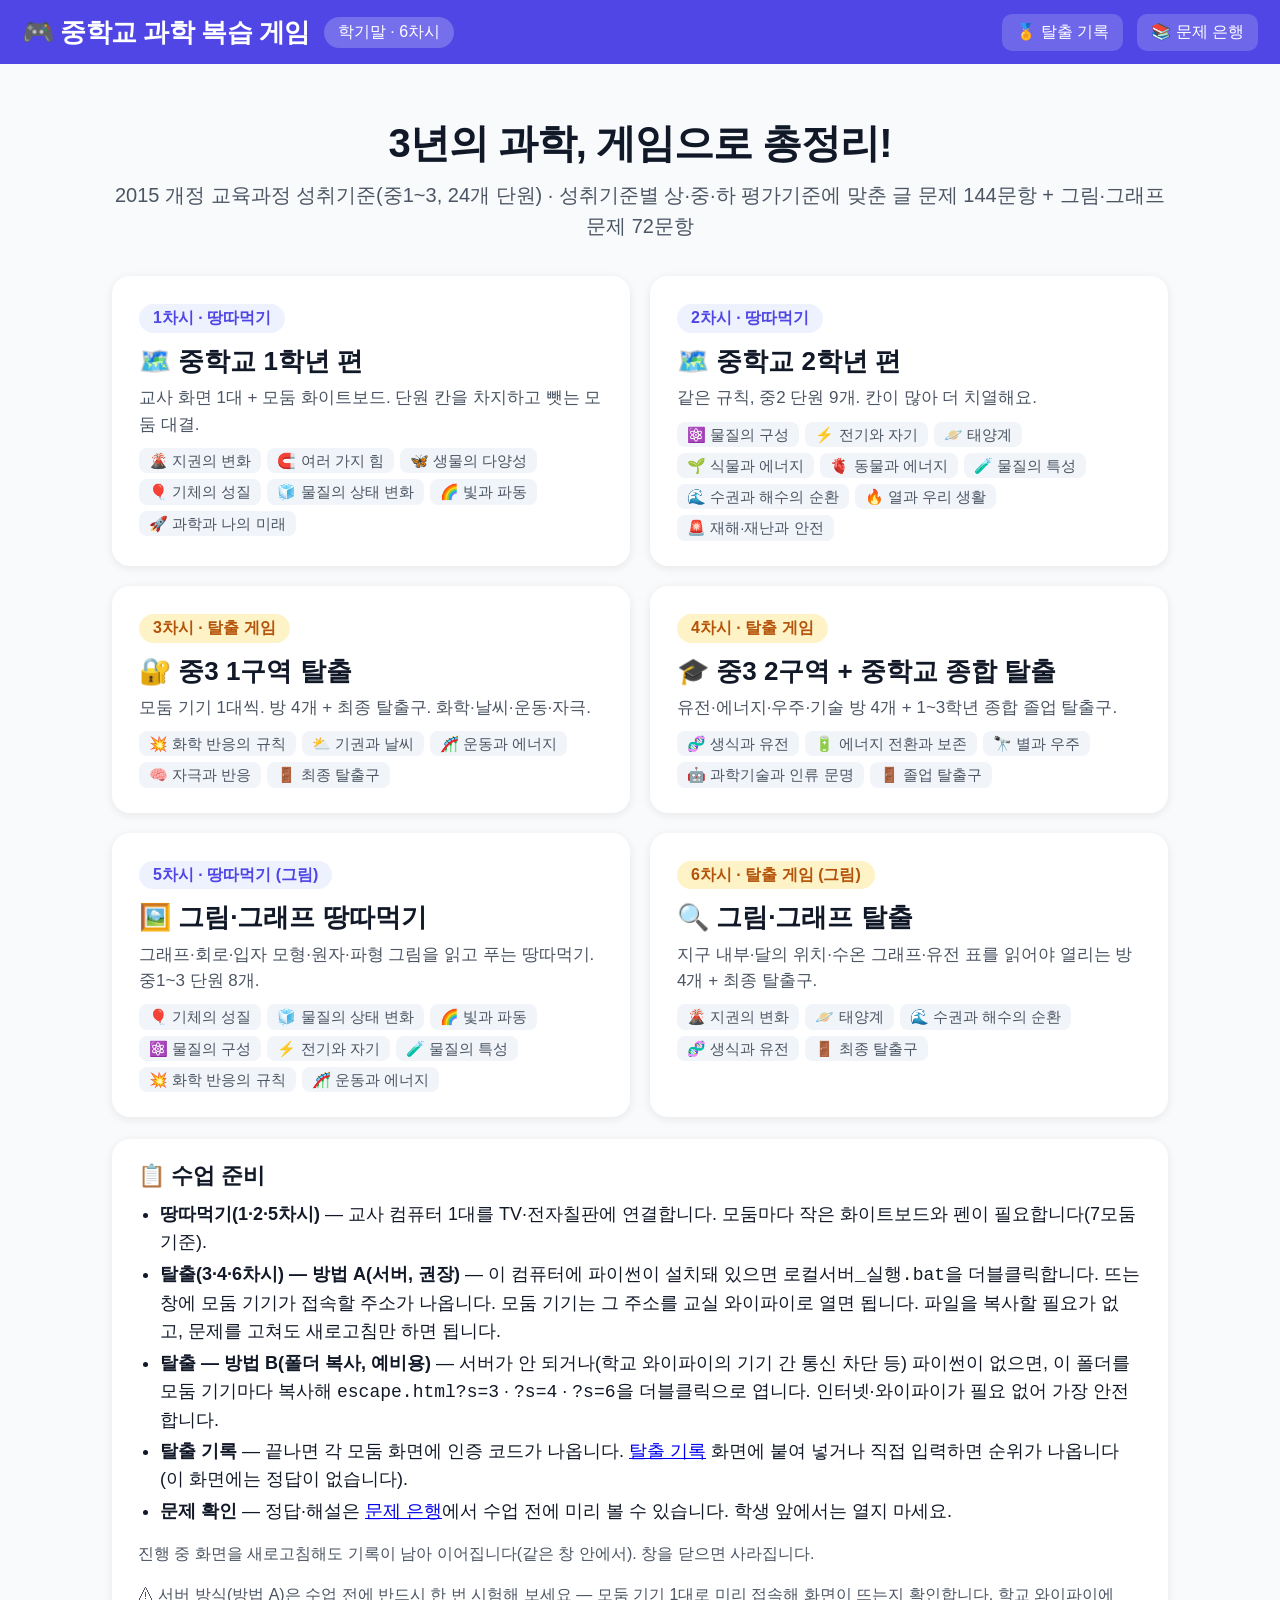
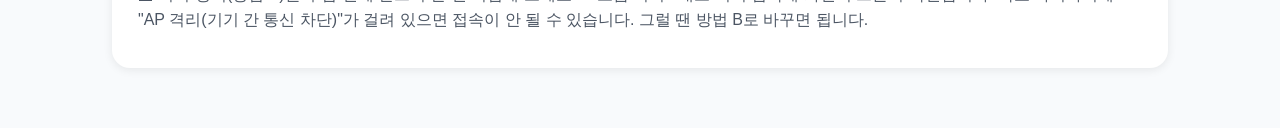
==== index.html @ 4443af61 "복습 게임 6차시 초기 배포 — 땅따먹기 3 + 방탈출 3, 문제 216문항(글 144 + 그림 72) Co-Authored-By: Claude Sonnet 5 <noreply@a" ====
<!DOCTYPE html>
<html lang="ko">
<head>
<meta charset="utf-8">
<meta name="viewport" content="width=device-width, initial-scale=1">
<title>중학교 과학 복습 게임</title>
<link rel="stylesheet" href="css/game.css">
</head>
<body>
<header class="top">
  <h1>🎮 중학교 과학 복습 게임</h1>
  <span class="badge">학기말 · 6차시</span>
  <span class="spacer"></span>
  <a class="home" href="teacher.html">🏅 탈출 기록</a> <a class="home" href="bank.html">📚 문제 은행</a>
</header>
<main class="wrap">
  <div class="hero">
    <h2>3년의 과학, 게임으로 총정리!</h2>
    <p>2015 개정 교육과정 성취기준(중1~3, 24개 단원) · 성취기준별 상·중·하 평가기준에 맞춘 글 문제 144문항 + 그림·그래프 문제 72문항</p>
  </div>

  <div class="cards">
    <a class="card" href="land.html?s=1">
      <span class="tag">1차시 · 땅따먹기</span>
      <h3>🗺️ 중학교 1학년 편</h3>
      <p>교사 화면 1대 + 모둠 화이트보드. 단원 칸을 차지하고 뺏는 모둠 대결.</p>
      <div class="chips" id="c1"></div>
    </a>
    <a class="card" href="land.html?s=2">
      <span class="tag">2차시 · 땅따먹기</span>
      <h3>🗺️ 중학교 2학년 편</h3>
      <p>같은 규칙, 중2 단원 9개. 칸이 많아 더 치열해요.</p>
      <div class="chips" id="c2"></div>
    </a>
    <a class="card" href="escape.html?s=3">
      <span class="tag escape">3차시 · 탈출 게임</span>
      <h3>🔐 중3 1구역 탈출</h3>
      <p>모둠 기기 1대씩. 방 4개 + 최종 탈출구. 화학·날씨·운동·자극.</p>
      <div class="chips" id="c3"></div>
    </a>
    <a class="card" href="escape.html?s=4">
      <span class="tag escape">4차시 · 탈출 게임</span>
      <h3>🎓 중3 2구역 + 중학교 종합 탈출</h3>
      <p>유전·에너지·우주·기술 방 4개 + 1~3학년 종합 졸업 탈출구.</p>
      <div class="chips" id="c4"></div>
    </a>
    <a class="card" href="land.html?s=5">
      <span class="tag">5차시 · 땅따먹기 (그림)</span>
      <h3>🖼️ 그림·그래프 땅따먹기</h3>
      <p>그래프·회로·입자 모형·원자·파형 그림을 읽고 푸는 땅따먹기. 중1~3 단원 8개.</p>
      <div class="chips" id="c5"></div>
    </a>
    <a class="card" href="escape.html?s=6">
      <span class="tag escape">6차시 · 탈출 게임 (그림)</span>
      <h3>🔍 그림·그래프 탈출</h3>
      <p>지구 내부·달의 위치·수온 그래프·유전 표를 읽어야 열리는 방 4개 + 최종 탈출구.</p>
      <div class="chips" id="c6"></div>
    </a>
  </div>

  <div class="panel">
    <h3>📋 수업 준비</h3>
    <ul>
      <li><b>땅따먹기(1·2·5차시)</b> — 교사 컴퓨터 1대를 TV·전자칠판에 연결합니다. 모둠마다 작은 화이트보드와 펜이 필요합니다(7모둠 기준).</li>
      <li><b>탈출(3·4·6차시) — 방법 A(서버, 권장)</b> — 이 컴퓨터에 파이썬이 설치돼 있으면 <code>로컬서버_실행.bat</code>을 더블클릭합니다. 뜨는 창에 모둠 기기가 접속할 주소가 나옵니다. 모둠 기기는 그 주소를 교실 와이파이로 열면 됩니다. 파일을 복사할 필요가 없고, 문제를 고쳐도 새로고침만 하면 됩니다.</li>
      <li><b>탈출 — 방법 B(폴더 복사, 예비용)</b> — 서버가 안 되거나(학교 와이파이의 기기 간 통신 차단 등) 파이썬이 없으면, 이 폴더를 모둠 기기마다 복사해 <code>escape.html?s=3</code> · <code>?s=4</code> · <code>?s=6</code>을 더블클릭으로 엽니다. 인터넷·와이파이가 필요 없어 가장 안전합니다.</li>
      <li><b>탈출 기록</b> — 끝나면 각 모둠 화면에 인증 코드가 나옵니다. <a href="teacher.html">탈출 기록</a> 화면에 붙여 넣거나 직접 입력하면 순위가 나옵니다(이 화면에는 정답이 없습니다).</li>
      <li><b>문제 확인</b> — 정답·해설은 <a href="bank.html">문제 은행</a>에서 수업 전에 미리 볼 수 있습니다. 학생 앞에서는 열지 마세요.</li>
    </ul>
    <p class="note">진행 중 화면을 새로고침해도 기록이 남아 이어집니다(같은 창 안에서). 창을 닫으면 사라집니다.</p>
    <p class="note">⚠ 서버 방식(방법 A)은 수업 전에 반드시 한 번 시험해 보세요 — 모둠 기기 1대로 미리 접속해 화면이 뜨는지 확인합니다. 학교 와이파이에 "AP 격리(기기 간 통신 차단)"가 걸려 있으면 접속이 안 될 수 있습니다. 그럴 땐 방법 B로 바꾸면 됩니다.</p>
  </div>
</main>
<script src="js/questions1.js"></script>
<script src="js/questions2.js"></script>
<script src="js/questions3.js"></script>
<script src="js/questions_fig.js"></script>
<script src="js/common.js"></script>
<script>
  [[1, "c1"], [2, "c2"], [3, "c3"], [4, "c4"], [5, "c5"], [6, "c6"]].forEach(function (p) {
    var c = document.getElementById(p[1]), s = RG.SESSIONS[p[0]];
    var units = s.units || s.rooms.map(function (r) { return r.u; });
    units.forEach(function (u) { c.appendChild(RG.el("span", "chip", RG.UNITS[u].i + " " + RG.UNITS[u].n)); });
    if (s.final) c.appendChild(RG.el("span", "chip", "🚪 " + s.final.name));
  });
</script>
</body>
</html>
---- css/game.css ----
/* =========================================================
   game.css — 복습 게임 공용 스타일
   교실 TV·전자칠판에서 보이도록 글씨와 단추를 크게 잡는다.
   ========================================================= */
:root {
  --ink: #111827; --sub: #4b5563; --faint: #9ca3af; --line: #d1d5db;
  --bg: #f8fafc; --card: #fff; --band: #eef2ff;
  --brand: #4f46e5; --brand-dark: #4338ca;
  --ok: #059669; --ok-bg: #ecfdf5; --no: #dc2626; --no-bg: #fef2f2;
  --warn: #d97706; --warn-bg: #fffbeb;
  --radius: 14px; --shadow: 0 2px 10px rgba(0, 0, 0, .08);
}
* { box-sizing: border-box; }
html { -webkit-text-size-adjust: 100%; }
body {
  margin: 0; background: var(--bg); color: var(--ink);
  font-family: "Malgun Gothic", "맑은 고딕", "Apple SD Gothic Neo", sans-serif;
  font-size: 20px; line-height: 1.55;
}
button { font: inherit; cursor: pointer; }
[hidden] { display: none !important; }

/* ---------- 머리글 ---------- */
.top {
  background: var(--brand); color: #fff; padding: 12px 22px;
  display: flex; align-items: center; gap: 14px; flex-wrap: wrap;
}
.top h1 { margin: 0; font-size: 26px; letter-spacing: -.5px; }
.top .badge { background: rgba(255, 255, 255, .22); border-radius: 999px; padding: 3px 14px; font-size: 16px; white-space: nowrap; }
.top .spacer { flex: 1 1 auto; }
.top a.home { color: #fff; text-decoration: none; background: rgba(255, 255, 255, .18); padding: 6px 14px; border-radius: 10px; font-size: 16px; }
.clock { font-size: 30px; font-weight: 800; font-variant-numeric: tabular-nums; background: rgba(0, 0, 0, .25); padding: 2px 16px; border-radius: 12px; }
.clock.low { background: var(--no); animation: blink 1s infinite; }
@keyframes blink { 50% { opacity: .55; } }

/* ---------- 단추 ---------- */
.btn {
  border: 0; border-radius: 12px; padding: 10px 22px; background: var(--brand); color: #fff;
  font-weight: 700; min-height: 48px; box-shadow: var(--shadow);
}
.btn:hover { background: var(--brand-dark); }
.btn:disabled { background: var(--faint); cursor: not-allowed; box-shadow: none; }
.btn.ghost { background: #fff; color: var(--brand); border: 2px solid var(--brand); }
.btn.ghost:hover { background: var(--band); }
.btn.mini { min-height: 36px; padding: 4px 14px; font-size: 16px; border-radius: 10px; }
.btn.ok { background: var(--ok); } .btn.no { background: var(--no); } .btn.warn { background: var(--warn); }
.top .btn.mini { background: rgba(255, 255, 255, .2); box-shadow: none; }
.top .btn.mini:hover { background: rgba(255, 255, 255, .35); }

/* ---------- 허브(index) ---------- */
.wrap { max-width: 1100px; margin: 0 auto; padding: 26px 22px 60px; }
.hero { text-align: center; padding: 22px 0 8px; }
.hero h2 { font-size: 40px; margin: 0 0 6px; letter-spacing: -1px; }
.hero p { margin: 0; color: var(--sub); }
.cards { display: grid; grid-template-columns: repeat(auto-fit, minmax(460px, 1fr)); gap: 20px; margin-top: 26px; }
.card {
  background: var(--card); border-radius: 18px; box-shadow: var(--shadow); padding: 22px 24px;
  border: 3px solid transparent; text-decoration: none; color: inherit; display: block;
}
.card:hover { border-color: var(--brand); }
.card .tag { display: inline-block; background: var(--band); color: var(--brand); font-weight: 800; border-radius: 999px; padding: 2px 14px; font-size: 16px; }
.card .tag.escape { background: #fef3c7; color: #b45309; }
.card h3 { margin: 8px 0 4px; font-size: 26px; }
.card p { margin: 0; color: var(--sub); font-size: 17px; }
.card .chips { margin-top: 10px; display: flex; flex-wrap: wrap; gap: 6px; }
.chip { background: #f1f5f9; border-radius: 8px; padding: 1px 10px; font-size: 15px; color: var(--sub); }
.panel { background: var(--card); border-radius: 18px; box-shadow: var(--shadow); padding: 20px 26px; margin-top: 22px; }
.panel h3 { margin: 0 0 8px; font-size: 22px; }
.panel ul { margin: 6px 0 0; padding-left: 22px; }
.panel li { margin: 4px 0; font-size: 18px; }
.note { color: var(--sub); font-size: 16px; }

/* ---------- 땅따먹기 ---------- */
.land { display: grid; grid-template-columns: 1fr 340px; gap: 16px; padding: 14px 18px 30px; align-items: start; }
.board { background: var(--card); border-radius: 16px; box-shadow: var(--shadow); padding: 12px; }
.brow { display: grid; grid-template-columns: 250px repeat(3, 1fr); gap: 8px; margin-bottom: 8px; align-items: stretch; }
.brow.head { font-weight: 800; color: var(--sub); text-align: center; margin-bottom: 4px; font-size: 17px; }
.ulabel { background: var(--band); border-radius: 12px; padding: 4px 12px; display: flex; align-items: center; gap: 8px; font-weight: 800; }
.ulabel small { display: block; font-weight: 600; font-size: 13px; color: var(--brand); }
.ulabel .ic { font-size: 28px; }
.ulabel.won { outline: 4px solid gold; }
.tile {
  border: 3px solid var(--line); border-radius: 12px; background: #fff; min-height: 66px; position: relative;
  font-weight: 800; font-size: 19px; color: var(--sub); display: flex; align-items: center; justify-content: center; gap: 8px;
  transition: transform .12s;
}
.tile:hover:not(:disabled) { transform: scale(1.03); border-color: var(--brand); }
.tile:disabled { cursor: default; }
.tile.owned { border-color: rgba(0, 0, 0, .25); color: inherit; }
.tile .star { position: absolute; top: -8px; right: -6px; background: gold; color: #78350f; border-radius: 999px; font-size: 13px; padding: 0 7px; border: 2px solid #fff; }
.tile .who { font-size: 22px; }
.tile.flash { animation: pop .5s; }
@keyframes pop { 30% { transform: scale(1.14); } }
.side { display: flex; flex-direction: column; gap: 12px; position: sticky; top: 10px; }
.sb { background: var(--card); border-radius: 16px; box-shadow: var(--shadow); padding: 10px; }
.sb h3 { margin: 2px 6px 8px; font-size: 20px; }
.gr { display: grid; grid-template-columns: 14px 1fr auto; gap: 8px; align-items: center; padding: 6px 8px; border-radius: 10px; border: 3px solid transparent; }
.gr.turn { border-color: var(--ink); background: #f8fafc; }
.gr .dot { width: 14px; height: 30px; border-radius: 6px; }
.gr .nm { font-weight: 800; cursor: pointer; }
.gr .nm small { font-weight: 600; color: var(--sub); font-size: 13px; display: block; line-height: 1.1; }
.gr .sc { font-size: 26px; font-weight: 800; font-variant-numeric: tabular-nums; }
.turnbox { text-align: center; font-size: 22px; font-weight: 800; padding: 10px; border-radius: 14px; color: #fff; }
.rules { font-size: 15px; color: var(--sub); }
.rules b { color: var(--ink); }

/* ---------- 문제 창 ---------- */
.dim { position: fixed; inset: 0; background: rgba(15, 23, 42, .72); display: flex; padding: 16px; z-index: 20; overflow: auto; }
.dlg { margin: auto; background: #fff; border-radius: 22px; width: min(1100px, 100%); padding: 22px 28px 24px; box-shadow: 0 10px 40px rgba(0, 0, 0, .4); }
.dlg.small { width: min(640px, 100%); }
.dlg .qh { display: flex; align-items: center; gap: 12px; flex-wrap: wrap; }
.pill { border-radius: 999px; padding: 3px 16px; font-weight: 800; color: #fff; background: var(--brand); font-size: 17px; }
.pill.lvl1 { background: #16a34a; } .pill.lvl2 { background: #d97706; } .pill.lvl3 { background: #dc2626; }
.qtext { font-size: 32px; font-weight: 700; line-height: 1.45; margin: 12px 0 16px; letter-spacing: -.3px; }
.choices { display: grid; grid-template-columns: 1fr 1fr; gap: 12px; }
.ch { display: flex; gap: 12px; align-items: center; background: #f1f5f9; border: 3px solid #e2e8f0; border-radius: 14px; padding: 12px 16px; font-size: 26px; text-align: left; color: var(--ink); }
.ch .ltr { width: 44px; height: 44px; flex: none; border-radius: 50%; background: var(--brand); color: #fff; display: grid; place-items: center; font-weight: 800; }
.ch.right { background: var(--ok-bg); border-color: var(--ok); }
.ch.right .ltr { background: var(--ok); }
.ch.wrongpick { background: var(--no-bg); border-color: var(--no); }
.ch.gone { opacity: .25; text-decoration: line-through; }
.exp { margin-top: 14px; background: var(--warn-bg); border-left: 6px solid var(--warn); padding: 10px 16px; border-radius: 10px; font-size: 21px; }
.who-row { display: flex; flex-wrap: wrap; gap: 8px; margin: 10px 0 4px; }
.who-btn { border: 3px solid var(--line); background: #fff; border-radius: 12px; padding: 6px 16px; font-weight: 800; font-size: 20px; min-width: 88px; }
.who-btn.on { color: #fff; border-color: rgba(0, 0, 0, .3); }
.actions { display: flex; gap: 10px; flex-wrap: wrap; margin-top: 14px; align-items: center; }
.qtimer { margin-left: auto; font-size: 28px; font-weight: 800; font-variant-numeric: tabular-nums; color: var(--sub); }
.qtimer.low { color: var(--no); }

/* ---------- 결과 ---------- */
.rank { display: grid; grid-template-columns: 56px 1fr auto auto; gap: 10px; align-items: center; padding: 8px 12px; border-radius: 12px; background: #f8fafc; margin-bottom: 6px; font-size: 22px; }
.rank .n { font-size: 30px; font-weight: 800; text-align: center; }
.bar { height: 22px; background: #e5e7eb; border-radius: 999px; overflow: hidden; }
.bar > i { display: block; height: 100%; background: var(--ok); }
.bar.weak > i { background: var(--no); }
.wk { display: grid; grid-template-columns: 210px 1fr 62px; gap: 10px; align-items: center; margin: 4px 0; font-size: 18px; }

/* ---------- 탈출 ---------- */
.stage { max-width: 960px; margin: 0 auto; padding: 16px 18px 60px; }
.hero-e { background: linear-gradient(135deg, #1e1b4b, #4338ca); color: #fff; border-radius: 22px; padding: 26px 30px; }
.hero-e h2 { margin: 0 0 8px; font-size: 34px; }
.hero-e p { margin: 6px 0; font-size: 20px; color: #e0e7ff; }
.gpick { display: grid; grid-template-columns: repeat(7, 1fr); gap: 10px; margin: 16px 0; }
.gpick button { border: 3px solid var(--line); background: #fff; border-radius: 14px; font-size: 28px; font-weight: 800; padding: 10px 0; }
.gpick button.on { background: var(--brand); color: #fff; border-color: var(--brand-dark); }
.roomhead { display: flex; align-items: center; gap: 12px; flex-wrap: wrap; margin: 8px 0 4px; }
.roomhead h2 { margin: 0; font-size: 28px; }
.dots { display: flex; gap: 6px; }
.dots i { width: 22px; height: 22px; border-radius: 50%; background: #d1d5db; display: block; }
.dots i.done { background: var(--ok); } .dots i.now { background: var(--brand); outline: 3px solid #c7d2fe; }
.story { background: #f5f3ff; border-left: 6px solid #7c3aed; border-radius: 10px; padding: 10px 16px; margin: 8px 0 14px; font-size: 19px; }
.qcard { background: #fff; border-radius: 16px; box-shadow: var(--shadow); padding: 16px 20px; margin-bottom: 14px; }
.qcard .qtext { font-size: 24px; margin: 6px 0 12px; }
.qcard .choices { grid-template-columns: 1fr; gap: 8px; }
.qcard .ch { font-size: 21px; padding: 8px 14px; }
.qcard .ch .ltr { width: 36px; height: 36px; font-size: 18px; }
.qcard .ch.sel { background: #e0e7ff; border-color: var(--brand); }
.qcard .ch.sel .ltr { background: var(--brand-dark); }
.qtop { display: flex; align-items: center; gap: 10px; }
.qtop .btn { margin-left: auto; }
.lockmsg { margin: 8px 0; font-weight: 800; }
.lockmsg.bad { color: var(--no); }
.center { text-align: center; }
.record { background: #fff; border: 4px solid var(--brand); border-radius: 22px; padding: 22px 28px; text-align: center; box-shadow: var(--shadow); }
.record .big { font-size: 44px; font-weight: 800; }
.record table { margin: 12px auto; border-collapse: collapse; font-size: 22px; }
.record td { padding: 4px 18px; border-bottom: 1px solid var(--line); }
.record td:first-child { color: var(--sub); text-align: left; }
.record td:last-child { font-weight: 800; text-align: right; }
.code { font-family: Consolas, "Courier New", monospace; font-size: 34px; letter-spacing: 3px; background: #f1f5f9; border-radius: 12px; padding: 8px 14px; display: inline-block; user-select: all; }

/* ---------- 교사용 ---------- */
.tabs { display: flex; gap: 8px; margin: 12px 0; }
.tabs button { border: 0; background: #e2e8f0; padding: 10px 22px; border-radius: 12px 12px 0 0; font-weight: 800; }
.tabs button.on { background: var(--brand); color: #fff; }
textarea.codes { width: 100%; min-height: 150px; font-family: Consolas, monospace; font-size: 20px; padding: 10px; border-radius: 12px; border: 2px solid var(--line); }
table.t { width: 100%; border-collapse: collapse; background: #fff; border-radius: 12px; overflow: hidden; box-shadow: var(--shadow); margin-top: 12px; }
table.t th, table.t td { padding: 8px 12px; border-bottom: 1px solid var(--line); text-align: center; }
table.t th { background: var(--band); }
table.t tr.bad td { background: var(--no-bg); color: var(--no); }
.qb { background: #fff; border-radius: 14px; box-shadow: var(--shadow); padding: 12px 18px; margin: 10px 0; }
.qb h4 { margin: 0 0 4px; font-size: 18px; }
.qb ol { margin: 4px 0; padding-left: 6px; list-style: none; }
.qb .ans { color: var(--ok); font-weight: 800; }
select { font: inherit; padding: 6px 10px; border-radius: 10px; }

@media (max-width: 980px) {
  .land { grid-template-columns: 1fr; }
  .side { position: static; }
  .brow { grid-template-columns: 150px repeat(3, 1fr); }
  .choices { grid-template-columns: 1fr; }
  .cards { grid-template-columns: 1fr; }
}
@media print {
  .top, .tabs, .noprint { display: none !important; }
  .qb { box-shadow: none; border: 1px solid #999; break-inside: avoid; }
}

/* ---------- 그림 문제 ---------- */
.fig { display: block; width: 100%; max-width: 540px; max-height: 330px; height: auto; margin: 6px auto 12px; font-family: "Malgun Gothic", "맑은 고딕", sans-serif; }
.qcard .fig { max-height: 300px; }
.punn { max-width: 340px; }
table.punnett { border-collapse: collapse; margin: 6px auto 12px; font-size: 26px; }
table.punnett th, table.punnett td { border: 2px solid #334155; width: 84px; height: 56px; text-align: center; }
table.punnett th { background: #eef2ff; color: #4338ca; }
table.punnett td { background: #fff; font-weight: 800; }
.pill.figpill { background: #7c3aed; }

/* 그림이 있는 문제 : 넓은 화면에서는 그림(왼쪽) + 보기(오른쪽) */
@media (min-width: 900px) {
  .dlg.hasfig .qbody { display: grid; grid-template-columns: 1.1fr 1fr; gap: 20px; align-items: center; }
  .dlg.hasfig .qbody .fig { margin: 0; max-height: 380px; max-width: none; }
  .dlg.hasfig .choices { grid-template-columns: 1fr; gap: 10px; }
  .dlg.hasfig .ch { font-size: 24px; padding: 10px 14px; }
  .dlg.hasfig .qtext { font-size: 30px; margin: 8px 0 12px; }
  .dlg.hasfig .punn { justify-self: center; }
}
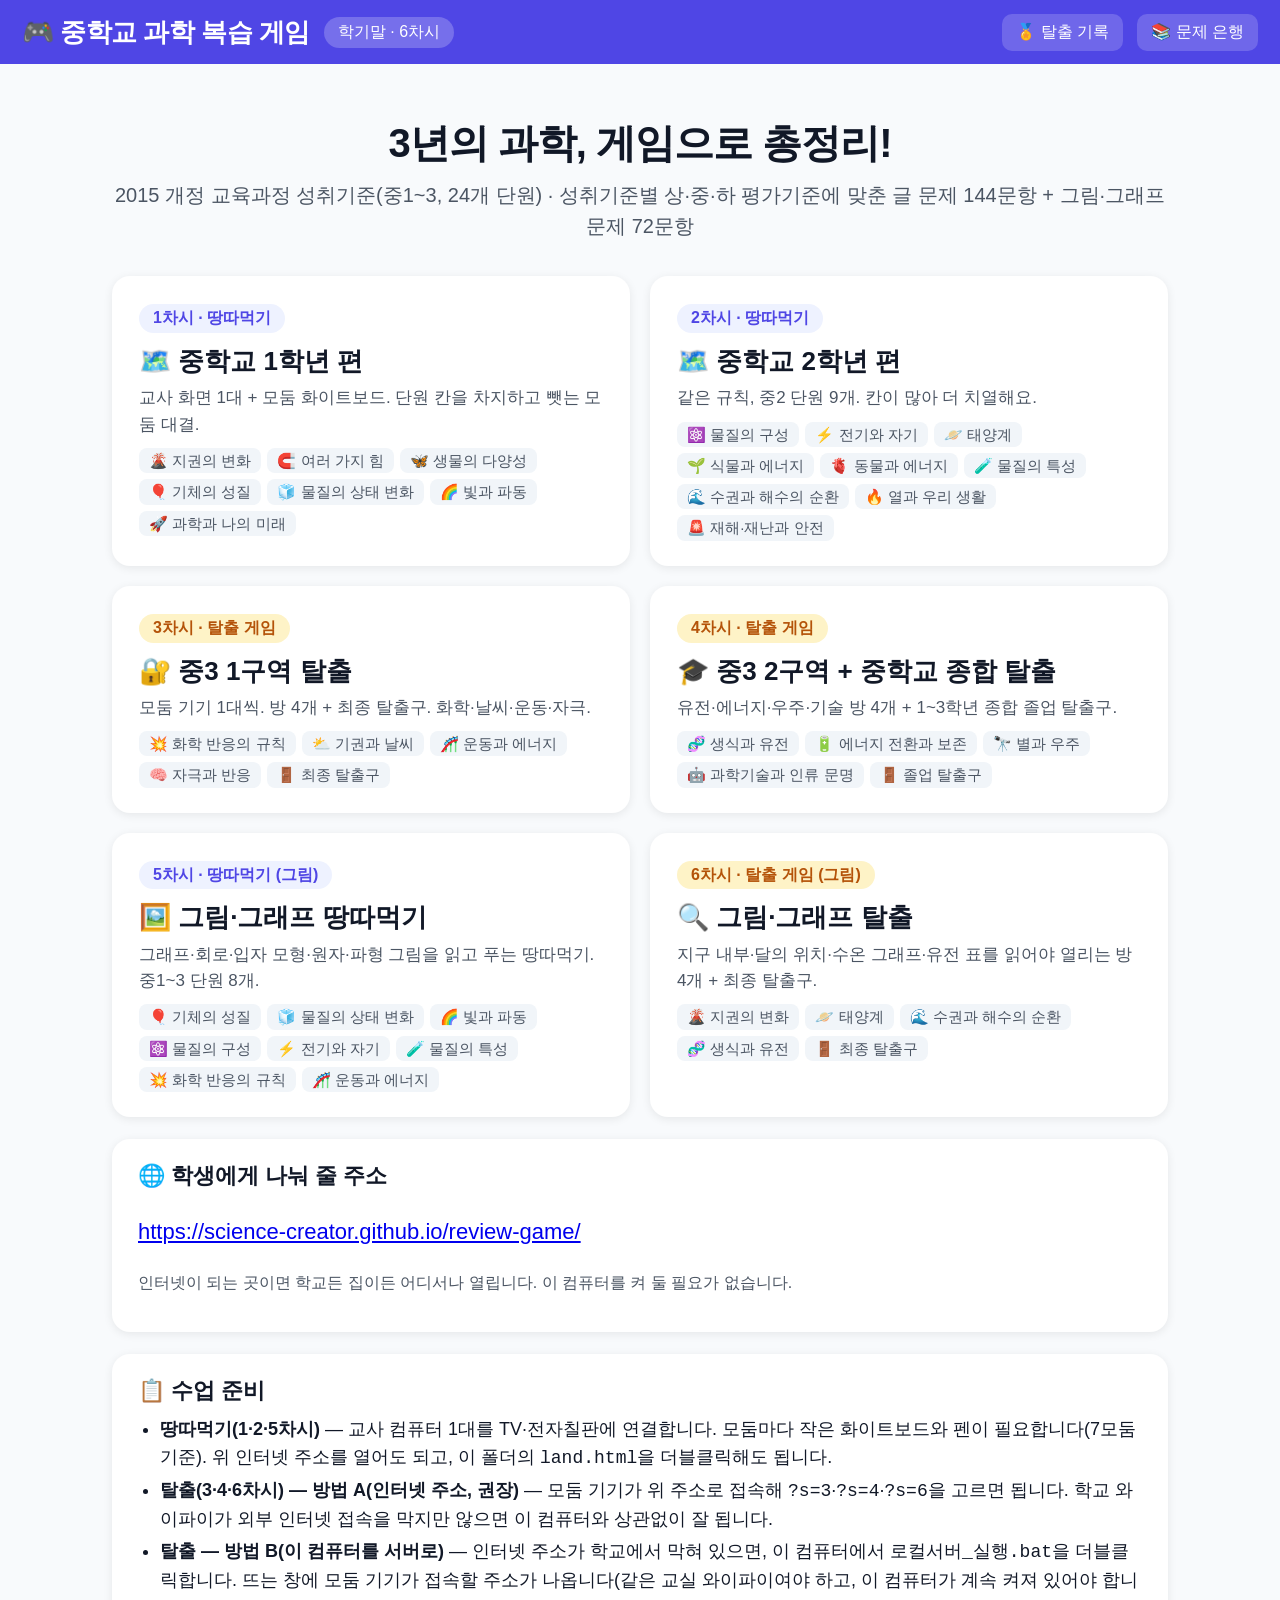
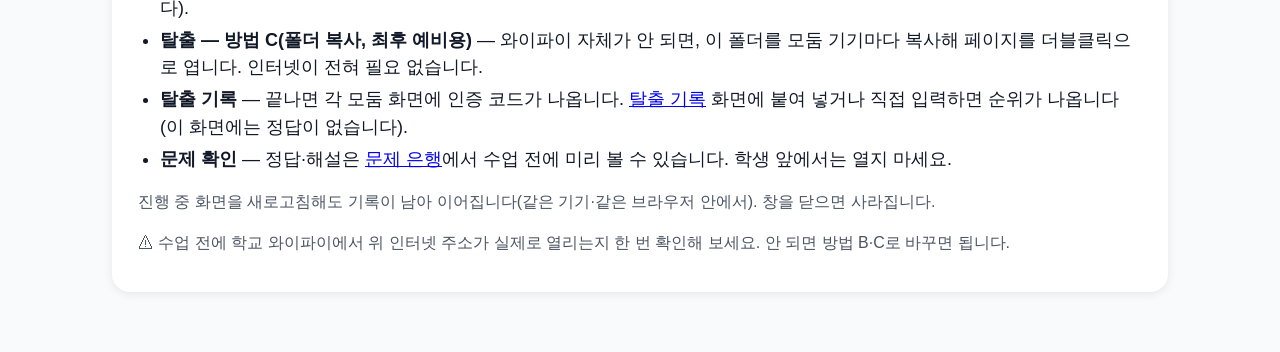
==== commit 69cea04a: "GitHub Pages 배포 반영 — 처음 화면에 인터넷 주소 안내, 서버 방식은 예비로 내림 Co-Authored-By: Claude Sonnet 5 <noreply@anthro" ====
--- a/index.html
+++ b/index.html
@@ -59,16 +59,23 @@
   </div>
 
   <div class="panel">
+    <h3>🌐 학생에게 나눠 줄 주소</h3>
+    <p style="font-size:22px"><a href="https://science-creator.github.io/review-game/">https://science-creator.github.io/review-game/</a></p>
+    <p class="note">인터넷이 되는 곳이면 학교든 집이든 어디서나 열립니다. 이 컴퓨터를 켜 둘 필요가 없습니다.</p>
+  </div>
+
+  <div class="panel">
     <h3>📋 수업 준비</h3>
     <ul>
-      <li><b>땅따먹기(1·2·5차시)</b> — 교사 컴퓨터 1대를 TV·전자칠판에 연결합니다. 모둠마다 작은 화이트보드와 펜이 필요합니다(7모둠 기준).</li>
-      <li><b>탈출(3·4·6차시) — 방법 A(서버, 권장)</b> — 이 컴퓨터에 파이썬이 설치돼 있으면 <code>로컬서버_실행.bat</code>을 더블클릭합니다. 뜨는 창에 모둠 기기가 접속할 주소가 나옵니다. 모둠 기기는 그 주소를 교실 와이파이로 열면 됩니다. 파일을 복사할 필요가 없고, 문제를 고쳐도 새로고침만 하면 됩니다.</li>
-      <li><b>탈출 — 방법 B(폴더 복사, 예비용)</b> — 서버가 안 되거나(학교 와이파이의 기기 간 통신 차단 등) 파이썬이 없으면, 이 폴더를 모둠 기기마다 복사해 <code>escape.html?s=3</code> · <code>?s=4</code> · <code>?s=6</code>을 더블클릭으로 엽니다. 인터넷·와이파이가 필요 없어 가장 안전합니다.</li>
+      <li><b>땅따먹기(1·2·5차시)</b> — 교사 컴퓨터 1대를 TV·전자칠판에 연결합니다. 모둠마다 작은 화이트보드와 펜이 필요합니다(7모둠 기준). 위 인터넷 주소를 열어도 되고, 이 폴더의 <code>land.html</code>을 더블클릭해도 됩니다.</li>
+      <li><b>탈출(3·4·6차시) — 방법 A(인터넷 주소, 권장)</b> — 모둠 기기가 위 주소로 접속해 <code>?s=3</code>·<code>?s=4</code>·<code>?s=6</code>을 고르면 됩니다. 학교 와이파이가 외부 인터넷 접속을 막지만 않으면 이 컴퓨터와 상관없이 잘 됩니다.</li>
+      <li><b>탈출 — 방법 B(이 컴퓨터를 서버로)</b> — 인터넷 주소가 학교에서 막혀 있으면, 이 컴퓨터에서 <code>로컬서버_실행.bat</code>을 더블클릭합니다. 뜨는 창에 모둠 기기가 접속할 주소가 나옵니다(같은 교실 와이파이여야 하고, 이 컴퓨터가 계속 켜져 있어야 합니다).</li>
+      <li><b>탈출 — 방법 C(폴더 복사, 최후 예비용)</b> — 와이파이 자체가 안 되면, 이 폴더를 모둠 기기마다 복사해 페이지를 더블클릭으로 엽니다. 인터넷이 전혀 필요 없습니다.</li>
       <li><b>탈출 기록</b> — 끝나면 각 모둠 화면에 인증 코드가 나옵니다. <a href="teacher.html">탈출 기록</a> 화면에 붙여 넣거나 직접 입력하면 순위가 나옵니다(이 화면에는 정답이 없습니다).</li>
       <li><b>문제 확인</b> — 정답·해설은 <a href="bank.html">문제 은행</a>에서 수업 전에 미리 볼 수 있습니다. 학생 앞에서는 열지 마세요.</li>
     </ul>
-    <p class="note">진행 중 화면을 새로고침해도 기록이 남아 이어집니다(같은 창 안에서). 창을 닫으면 사라집니다.</p>
-    <p class="note">⚠ 서버 방식(방법 A)은 수업 전에 반드시 한 번 시험해 보세요 — 모둠 기기 1대로 미리 접속해 화면이 뜨는지 확인합니다. 학교 와이파이에 "AP 격리(기기 간 통신 차단)"가 걸려 있으면 접속이 안 될 수 있습니다. 그럴 땐 방법 B로 바꾸면 됩니다.</p>
+    <p class="note">진행 중 화면을 새로고침해도 기록이 남아 이어집니다(같은 기기·같은 브라우저 안에서). 창을 닫으면 사라집니다.</p>
+    <p class="note">⚠ 수업 전에 학교 와이파이에서 위 인터넷 주소가 실제로 열리는지 한 번 확인해 보세요. 안 되면 방법 B·C로 바꾸면 됩니다.</p>
   </div>
 </main>
 <script src="js/questions1.js"></script>
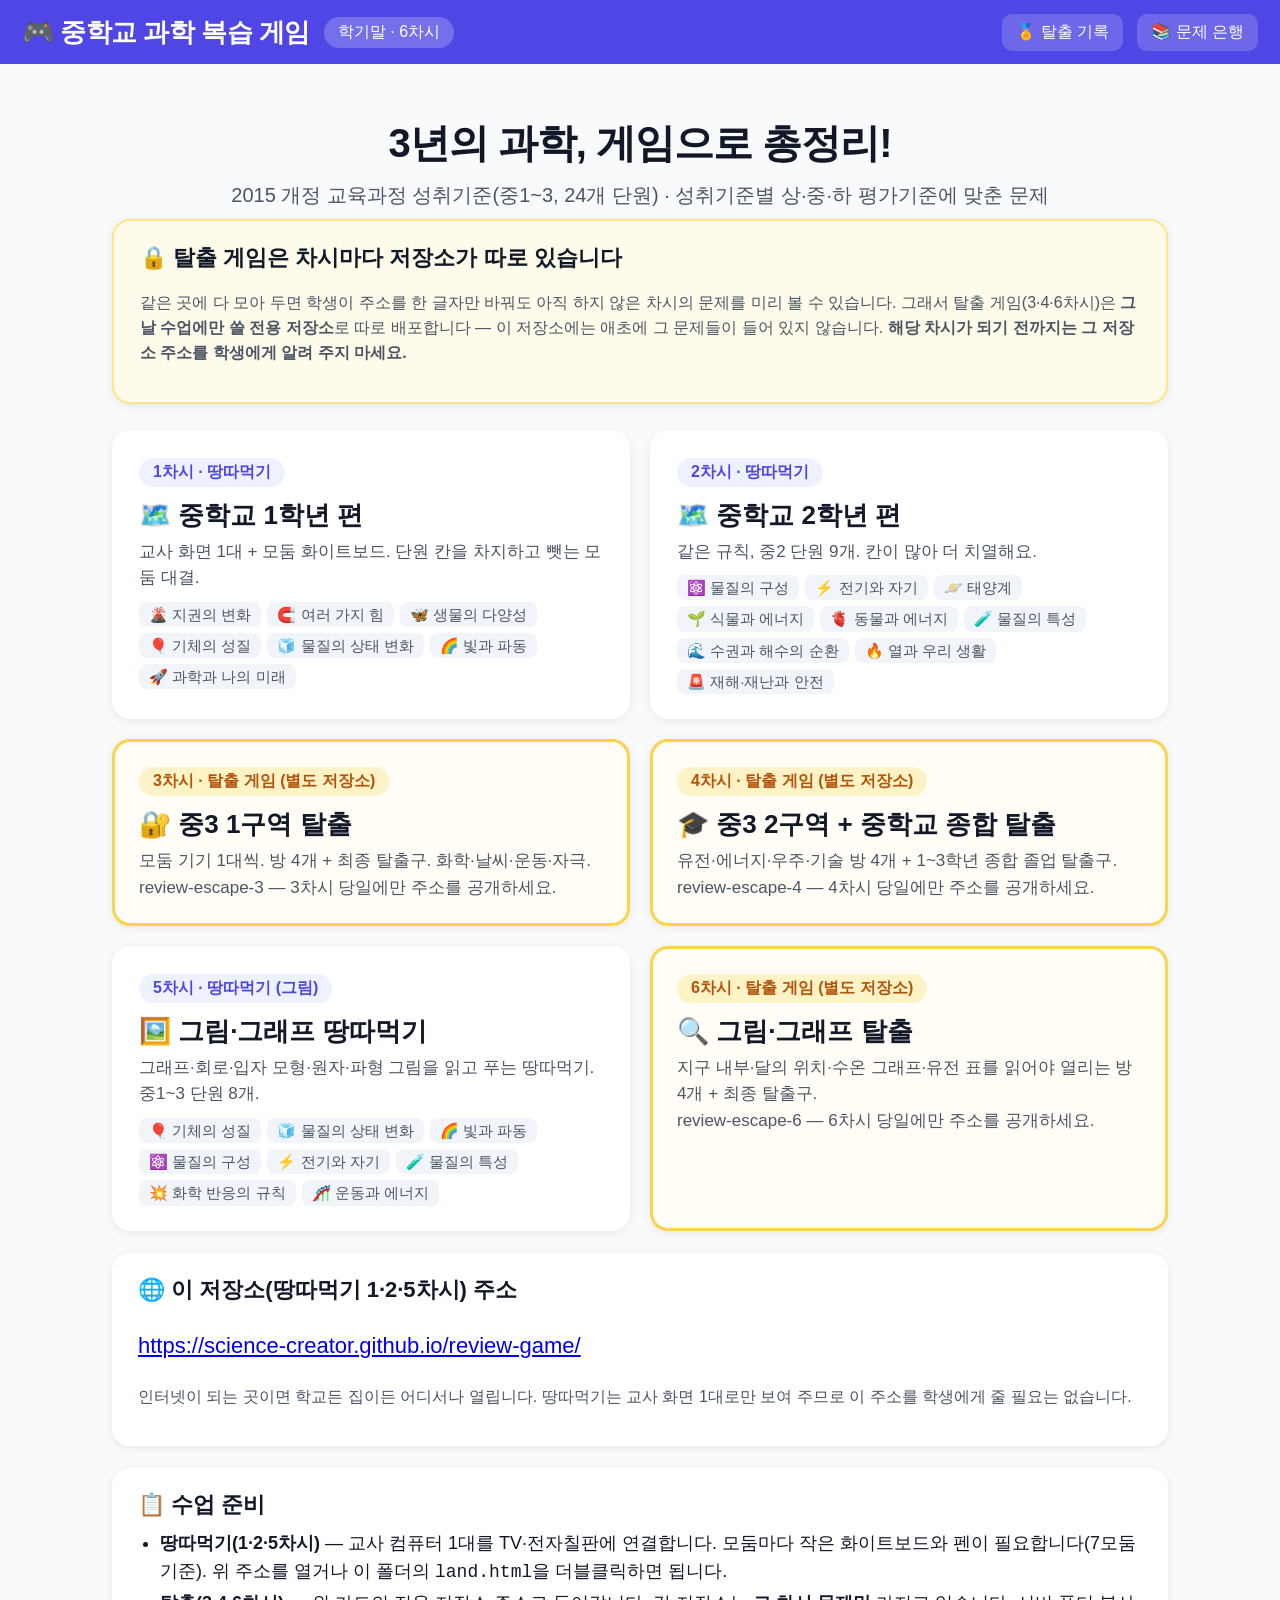
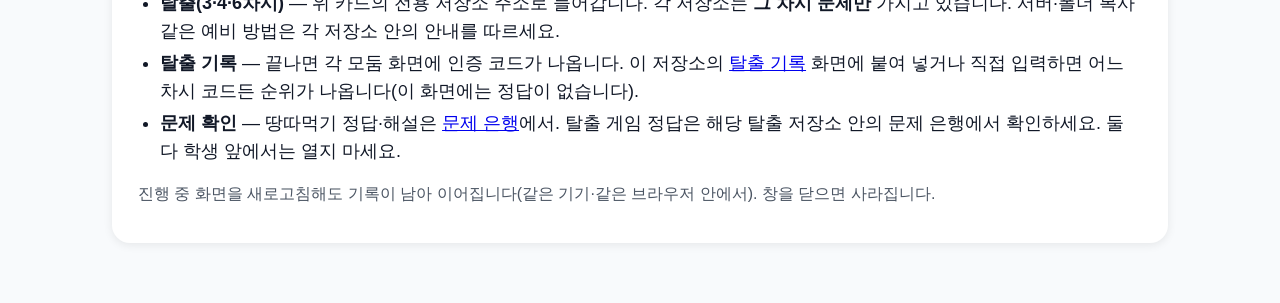
==== commit bce7f61b: "탈출 게임(3·4·6차시)을 별도 저장소로 분리 — 유출 방지 같은 저장소에서 모든 차시 문제를 함께 내려받던 구조를 고쳤다. land.html·index.html·bank.htm" ====
--- a/index.html
+++ b/index.html
@@ -16,7 +16,14 @@
 <main class="wrap">
   <div class="hero">
     <h2>3년의 과학, 게임으로 총정리!</h2>
-    <p>2015 개정 교육과정 성취기준(중1~3, 24개 단원) · 성취기준별 상·중·하 평가기준에 맞춘 글 문제 144문항 + 그림·그래프 문제 72문항</p>
+    <p>2015 개정 교육과정 성취기준(중1~3, 24개 단원) · 성취기준별 상·중·하 평가기준에 맞춘 문제</p>
+  </div>
+
+  <div class="panel" style="margin-top:0; background:#fffbeb; border:2px solid #fde68a">
+    <h3>🔒 탈출 게임은 차시마다 저장소가 따로 있습니다</h3>
+    <p class="note">같은 곳에 다 모아 두면 학생이 주소를 한 글자만 바꿔도 아직 하지 않은 차시의 문제를 미리 볼 수 있습니다.
+      그래서 탈출 게임(3·4·6차시)은 <b>그날 수업에만 쓸 전용 저장소</b>로 따로 배포합니다 — 이 저장소에는 애초에
+      그 문제들이 들어 있지 않습니다. <b>해당 차시가 되기 전까지는 그 저장소 주소를 학생에게 알려 주지 마세요.</b></p>
   </div>
 
   <div class="cards">
@@ -32,17 +39,17 @@
       <p>같은 규칙, 중2 단원 9개. 칸이 많아 더 치열해요.</p>
       <div class="chips" id="c2"></div>
     </a>
-    <a class="card" href="escape.html?s=3">
-      <span class="tag escape">3차시 · 탈출 게임</span>
+    <a class="card escapecard" href="https://science-creator.github.io/review-escape-3/" target="_blank" rel="noopener">
+      <span class="tag escape">3차시 · 탈출 게임 (별도 저장소)</span>
       <h3>🔐 중3 1구역 탈출</h3>
       <p>모둠 기기 1대씩. 방 4개 + 최종 탈출구. 화학·날씨·운동·자극.</p>
-      <div class="chips" id="c3"></div>
+      <p class="note">review-escape-3 — 3차시 당일에만 주소를 공개하세요.</p>
     </a>
-    <a class="card" href="escape.html?s=4">
-      <span class="tag escape">4차시 · 탈출 게임</span>
+    <a class="card escapecard" href="https://science-creator.github.io/review-escape-4/" target="_blank" rel="noopener">
+      <span class="tag escape">4차시 · 탈출 게임 (별도 저장소)</span>
       <h3>🎓 중3 2구역 + 중학교 종합 탈출</h3>
       <p>유전·에너지·우주·기술 방 4개 + 1~3학년 종합 졸업 탈출구.</p>
-      <div class="chips" id="c4"></div>
+      <p class="note">review-escape-4 — 4차시 당일에만 주소를 공개하세요.</p>
     </a>
     <a class="card" href="land.html?s=5">
       <span class="tag">5차시 · 땅따먹기 (그림)</span>
@@ -50,45 +57,39 @@
       <p>그래프·회로·입자 모형·원자·파형 그림을 읽고 푸는 땅따먹기. 중1~3 단원 8개.</p>
       <div class="chips" id="c5"></div>
     </a>
-    <a class="card" href="escape.html?s=6">
-      <span class="tag escape">6차시 · 탈출 게임 (그림)</span>
+    <a class="card escapecard" href="https://science-creator.github.io/review-escape-6/" target="_blank" rel="noopener">
+      <span class="tag escape">6차시 · 탈출 게임 (별도 저장소)</span>
       <h3>🔍 그림·그래프 탈출</h3>
       <p>지구 내부·달의 위치·수온 그래프·유전 표를 읽어야 열리는 방 4개 + 최종 탈출구.</p>
-      <div class="chips" id="c6"></div>
+      <p class="note">review-escape-6 — 6차시 당일에만 주소를 공개하세요.</p>
     </a>
   </div>
 
   <div class="panel">
-    <h3>🌐 학생에게 나눠 줄 주소</h3>
+    <h3>🌐 이 저장소(땅따먹기 1·2·5차시) 주소</h3>
     <p style="font-size:22px"><a href="https://science-creator.github.io/review-game/">https://science-creator.github.io/review-game/</a></p>
-    <p class="note">인터넷이 되는 곳이면 학교든 집이든 어디서나 열립니다. 이 컴퓨터를 켜 둘 필요가 없습니다.</p>
+    <p class="note">인터넷이 되는 곳이면 학교든 집이든 어디서나 열립니다. 땅따먹기는 교사 화면 1대로만 보여 주므로 이 주소를 학생에게 줄 필요는 없습니다.</p>
   </div>
 
   <div class="panel">
     <h3>📋 수업 준비</h3>
     <ul>
-      <li><b>땅따먹기(1·2·5차시)</b> — 교사 컴퓨터 1대를 TV·전자칠판에 연결합니다. 모둠마다 작은 화이트보드와 펜이 필요합니다(7모둠 기준). 위 인터넷 주소를 열어도 되고, 이 폴더의 <code>land.html</code>을 더블클릭해도 됩니다.</li>
-      <li><b>탈출(3·4·6차시) — 방법 A(인터넷 주소, 권장)</b> — 모둠 기기가 위 주소로 접속해 <code>?s=3</code>·<code>?s=4</code>·<code>?s=6</code>을 고르면 됩니다. 학교 와이파이가 외부 인터넷 접속을 막지만 않으면 이 컴퓨터와 상관없이 잘 됩니다.</li>
-      <li><b>탈출 — 방법 B(이 컴퓨터를 서버로)</b> — 인터넷 주소가 학교에서 막혀 있으면, 이 컴퓨터에서 <code>로컬서버_실행.bat</code>을 더블클릭합니다. 뜨는 창에 모둠 기기가 접속할 주소가 나옵니다(같은 교실 와이파이여야 하고, 이 컴퓨터가 계속 켜져 있어야 합니다).</li>
-      <li><b>탈출 — 방법 C(폴더 복사, 최후 예비용)</b> — 와이파이 자체가 안 되면, 이 폴더를 모둠 기기마다 복사해 페이지를 더블클릭으로 엽니다. 인터넷이 전혀 필요 없습니다.</li>
-      <li><b>탈출 기록</b> — 끝나면 각 모둠 화면에 인증 코드가 나옵니다. <a href="teacher.html">탈출 기록</a> 화면에 붙여 넣거나 직접 입력하면 순위가 나옵니다(이 화면에는 정답이 없습니다).</li>
-      <li><b>문제 확인</b> — 정답·해설은 <a href="bank.html">문제 은행</a>에서 수업 전에 미리 볼 수 있습니다. 학생 앞에서는 열지 마세요.</li>
+      <li><b>땅따먹기(1·2·5차시)</b> — 교사 컴퓨터 1대를 TV·전자칠판에 연결합니다. 모둠마다 작은 화이트보드와 펜이 필요합니다(7모둠 기준). 위 주소를 열거나 이 폴더의 <code>land.html</code>을 더블클릭하면 됩니다.</li>
+      <li><b>탈출(3·4·6차시)</b> — 위 카드의 전용 저장소 주소로 들어갑니다. 각 저장소는 <b>그 차시 문제만</b> 가지고 있습니다. 서버·폴더 복사 같은 예비 방법은 각 저장소 안의 안내를 따르세요.</li>
+      <li><b>탈출 기록</b> — 끝나면 각 모둠 화면에 인증 코드가 나옵니다. 이 저장소의 <a href="teacher.html">탈출 기록</a> 화면에 붙여 넣거나 직접 입력하면 어느 차시 코드든 순위가 나옵니다(이 화면에는 정답이 없습니다).</li>
+      <li><b>문제 확인</b> — 땅따먹기 정답·해설은 <a href="bank.html">문제 은행</a>에서. 탈출 게임 정답은 해당 탈출 저장소 안의 문제 은행에서 확인하세요. 둘 다 학생 앞에서는 열지 마세요.</li>
     </ul>
     <p class="note">진행 중 화면을 새로고침해도 기록이 남아 이어집니다(같은 기기·같은 브라우저 안에서). 창을 닫으면 사라집니다.</p>
-    <p class="note">⚠ 수업 전에 학교 와이파이에서 위 인터넷 주소가 실제로 열리는지 한 번 확인해 보세요. 안 되면 방법 B·C로 바꾸면 됩니다.</p>
   </div>
 </main>
 <script src="js/questions1.js"></script>
 <script src="js/questions2.js"></script>
-<script src="js/questions3.js"></script>
 <script src="js/questions_fig.js"></script>
 <script src="js/common.js"></script>
 <script>
-  [[1, "c1"], [2, "c2"], [3, "c3"], [4, "c4"], [5, "c5"], [6, "c6"]].forEach(function (p) {
+  [[1, "c1"], [2, "c2"], [5, "c5"]].forEach(function (p) {
     var c = document.getElementById(p[1]), s = RG.SESSIONS[p[0]];
-    var units = s.units || s.rooms.map(function (r) { return r.u; });
-    units.forEach(function (u) { c.appendChild(RG.el("span", "chip", RG.UNITS[u].i + " " + RG.UNITS[u].n)); });
-    if (s.final) c.appendChild(RG.el("span", "chip", "🚪 " + s.final.name));
+    s.units.forEach(function (u) { c.appendChild(RG.el("span", "chip", RG.UNITS[u].i + " " + RG.UNITS[u].n)); });
   });
 </script>
 </body>
--- a/css/game.css
+++ b/css/game.css
@@ -215,3 +215,7 @@
   .dlg.hasfig .qtext { font-size: 30px; margin: 8px 0 12px; }
   .dlg.hasfig .punn { justify-self: center; }
 }
+
+/* ---------- 탈출 게임 카드(외부 저장소) ---------- */
+.card.escapecard { border-color: #fcd34d; background: #fffdf5; }
+.card.escapecard:hover { border-color: #f59e0b; }
